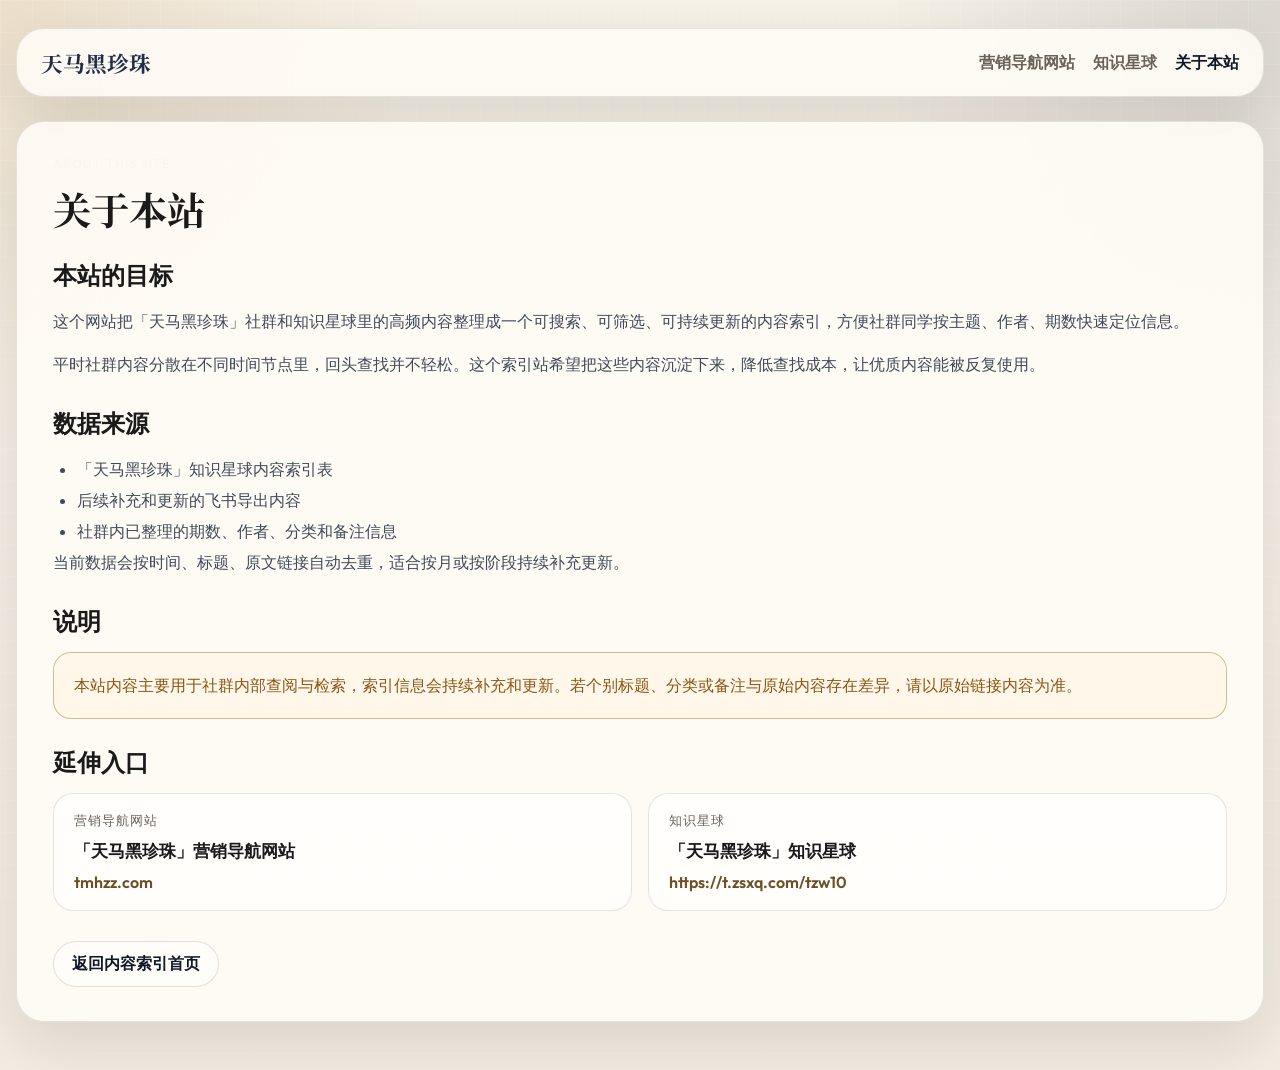
==== about.html @ 44fb1d0c "Add about page navigation and links" ====
<!DOCTYPE html>
<html lang="zh-CN">
<head>
  <meta charset="UTF-8">
  <meta name="viewport" content="width=device-width, initial-scale=1">
  <title>关于本站 | 天马黑珍珠内容索引</title>
  <meta
    name="description"
    content="关于天马黑珍珠内容索引站的目标、数据来源和使用说明。"
  >
  <link rel="preconnect" href="https://fonts.googleapis.com">
  <link rel="preconnect" href="https://fonts.gstatic.com" crossorigin>
  <link
    href="https://fonts.googleapis.com/css2?family=Noto+Serif+SC:wght@500;700&family=Outfit:wght@400;500;600;700&display=swap"
    rel="stylesheet"
  >
  <link rel="stylesheet" href="./assets/styles.css">
</head>
<body>
  <div class="site-shell">
    <nav class="top-nav" aria-label="站点菜单">
      <a class="brand-mark" href="./index.html">天马黑珍珠</a>
      <div class="nav-links">
        <a href="https://tmhzz.com" target="_blank" rel="noreferrer">营销导航网站</a>
        <a href="https://t.zsxq.com/tzw10" target="_blank" rel="noreferrer">知识星球</a>
        <a href="./about.html" aria-current="page">关于本站</a>
      </div>
    </nav>

    <article class="about-panel standalone-about">
      <p class="eyebrow about-eyebrow">About This Site</p>
      <h1>关于本站</h1>
      <section class="about-block">
        <h2>本站的目标</h2>
        <p>
          这个网站把「天马黑珍珠」社群和知识星球里的高频内容整理成一个可搜索、可筛选、可持续更新的内容索引，方便社群同学按主题、作者、期数快速定位信息。
        </p>
        <p>
          平时社群内容分散在不同时间节点里，回头查找并不轻松。这个索引站希望把这些内容沉淀下来，降低查找成本，让优质内容能被反复使用。
        </p>
      </section>
      <section class="about-block">
        <h2>数据来源</h2>
        <ul class="about-list">
          <li>「天马黑珍珠」知识星球内容索引表</li>
          <li>后续补充和更新的飞书导出内容</li>
          <li>社群内已整理的期数、作者、分类和备注信息</li>
        </ul>
        <p class="about-note">
          当前数据会按时间、标题、原文链接自动去重，适合按月或按阶段持续补充更新。
        </p>
      </section>
      <section class="about-block">
        <h2>说明</h2>
        <div class="notice-box">
          本站内容主要用于社群内部查阅与检索，索引信息会持续补充和更新。若个别标题、分类或备注与原始内容存在差异，请以原始链接内容为准。
        </div>
      </section>

      <section class="about-block">
        <h2>延伸入口</h2>
        <div class="about-link-list">
          <a class="about-link-card" href="https://tmhzz.com" target="_blank" rel="noreferrer">
            <span class="about-link-label">营销导航网站</span>
            <strong>「天马黑珍珠」营销导航网站</strong>
            <span class="about-link-url">tmhzz.com</span>
          </a>
          <a class="about-link-card" href="https://t.zsxq.com/tzw10" target="_blank" rel="noreferrer">
            <span class="about-link-label">知识星球</span>
            <strong>「天马黑珍珠」知识星球</strong>
            <span class="about-link-url">https://t.zsxq.com/tzw10</span>
          </a>
        </div>
      </section>

      <div class="about-actions">
        <a class="back-home-btn" href="./index.html">返回内容索引首页</a>
      </div>
    </article>
  </div>
</body>
</html>
---- assets/styles.css ----
:root {
  --bg: #f5f1e8;
  --bg-soft: #fbf8f2;
  --surface: rgba(255, 252, 246, 0.88);
  --surface-strong: #fffdfa;
  --text: #1a1a1a;
  --muted: #6a6258;
  --line: rgba(49, 43, 35, 0.12);
  --primary: #111827;
  --accent: #b88945;
  --accent-soft: #e8d4b4;
  --danger: #8f2443;
  --shadow: 0 20px 60px rgba(30, 26, 21, 0.12);
}

* {
  box-sizing: border-box;
}

html {
  scroll-behavior: smooth;
}

body {
  margin: 0;
  min-height: 100vh;
  font-family: "Outfit", sans-serif;
  color: var(--text);
  background:
    radial-gradient(circle at top left, rgba(184, 137, 69, 0.18), transparent 26%),
    radial-gradient(circle at top right, rgba(17, 24, 39, 0.12), transparent 24%),
    linear-gradient(180deg, #f7f2e8 0%, #f2ece2 100%);
}

body::before {
  content: "";
  position: fixed;
  inset: 0;
  background-image:
    linear-gradient(rgba(255, 255, 255, 0.35) 1px, transparent 1px),
    linear-gradient(90deg, rgba(255, 255, 255, 0.35) 1px, transparent 1px);
  background-size: 32px 32px;
  opacity: 0.35;
  pointer-events: none;
  z-index: -1;
}

.site-shell {
  width: min(1360px, calc(100% - 32px));
  margin: 0 auto;
  padding: 28px 0 48px;
}

.top-nav,
.about-panel {
  border: 1px solid var(--line);
  border-radius: 28px;
  background: var(--surface);
  box-shadow: var(--shadow);
}

.top-nav {
  display: flex;
  align-items: center;
  justify-content: space-between;
  gap: 20px;
  padding: 18px 24px;
  margin-bottom: 24px;
}

.brand-mark {
  color: #1f2d48;
  text-decoration: none;
  font-family: "Noto Serif SC", serif;
  font-size: 1.35rem;
  font-weight: 700;
}

.nav-links {
  display: flex;
  align-items: center;
  gap: 18px;
  flex-wrap: wrap;
}

.nav-links a {
  color: var(--muted);
  text-decoration: none;
  font-weight: 600;
}

.nav-links a[aria-current="page"],
.nav-links a:hover {
  color: var(--primary);
}

.about-panel {
  padding: 34px 36px;
}

.standalone-about h1 {
  margin: 0 0 24px;
  font-family: "Noto Serif SC", serif;
  font-size: clamp(2rem, 3vw, 3rem);
}

.about-eyebrow {
  color: var(--muted);
}

.about-block + .about-block {
  margin-top: 28px;
}

.about-block h2,
.about-block h3 {
  margin: 0 0 14px;
  font-size: 1.5rem;
}

.about-block p,
.about-list,
.about-note {
  margin: 0;
  color: #3f4a5a;
  font-size: 1.02rem;
  line-height: 1.9;
}

.about-block p + p,
.about-note {
  margin-top: 12px;
}

.about-list {
  padding-left: 24px;
}

.notice-box {
  padding: 18px 20px;
  border: 1px solid rgba(184, 137, 69, 0.55);
  border-radius: 18px;
  background: rgba(255, 248, 232, 0.82);
  color: #8c5513;
  line-height: 1.8;
}

.about-link-list {
  display: grid;
  grid-template-columns: repeat(2, minmax(0, 1fr));
  gap: 16px;
}

.about-link-card {
  display: grid;
  gap: 8px;
  padding: 18px 20px;
  border: 1px solid rgba(49, 43, 35, 0.12);
  border-radius: 20px;
  background: rgba(255, 255, 255, 0.72);
  color: var(--text);
  text-decoration: none;
  transition: transform 160ms ease, box-shadow 160ms ease;
}

.about-link-card:hover {
  transform: translateY(-2px);
  box-shadow: 0 18px 36px rgba(30, 26, 21, 0.08);
}

.about-link-label {
  color: var(--muted);
  font-size: 0.82rem;
  letter-spacing: 0.08em;
  text-transform: uppercase;
}

.about-link-card strong {
  font-size: 1.08rem;
  line-height: 1.5;
}

.about-link-url {
  color: #6b4f27;
  font-weight: 600;
  word-break: break-all;
}

.about-actions {
  margin-top: 30px;
}

.back-home-btn {
  display: inline-flex;
  align-items: center;
  justify-content: center;
  min-height: 46px;
  padding: 0 18px;
  border: 1px solid rgba(49, 43, 35, 0.14);
  border-radius: 999px;
  background: #fffdfa;
  color: var(--primary);
  text-decoration: none;
  font-weight: 600;
}

.hero,
.filters-panel,
.results-panel,
.detail-dialog {
  backdrop-filter: blur(18px);
}

.hero {
  display: grid;
  grid-template-columns: 1.25fr 1fr;
  gap: 24px;
  padding: 36px;
  border: 1px solid var(--line);
  border-radius: 28px;
  background:
    linear-gradient(135deg, rgba(17, 24, 39, 0.95), rgba(47, 41, 35, 0.9)),
    var(--surface);
  color: #f8f4ed;
  box-shadow: var(--shadow);
}

.eyebrow,
.results-kicker,
.field-label {
  letter-spacing: 0.08em;
  text-transform: uppercase;
}

.eyebrow,
.results-kicker {
  margin: 0 0 10px;
  color: rgba(248, 244, 237, 0.72);
  font-size: 0.78rem;
}

.hero h1,
.results-head h2,
.empty-state h3,
.dialog-title {
  margin: 0;
  font-family: "Noto Serif SC", serif;
}

.hero h1 {
  font-size: clamp(2.2rem, 4vw, 4.2rem);
  line-height: 1.05;
  margin-bottom: 14px;
}

.hero-text {
  margin: 0;
  max-width: 32rem;
  color: rgba(248, 244, 237, 0.82);
  font-size: 1rem;
}

.hero-panel {
  position: relative;
}

.hero-panel::before {
  content: "";
  position: absolute;
  inset: 0;
  border-radius: 24px;
  background:
    radial-gradient(circle at top right, rgba(255, 255, 255, 0.16), transparent 35%),
    linear-gradient(180deg, rgba(232, 212, 180, 0.2), rgba(255, 255, 255, 0.02));
}

.stats-grid {
  position: relative;
  display: grid;
  grid-template-columns: repeat(2, minmax(0, 1fr));
  gap: 14px;
}

.stat-card {
  padding: 18px;
  border-radius: 20px;
  border: 1px solid rgba(255, 255, 255, 0.12);
  background: rgba(255, 255, 255, 0.08);
}

.stat-label {
  display: block;
  color: rgba(248, 244, 237, 0.68);
  font-size: 0.88rem;
}

.stat-value {
  display: block;
  margin-top: 10px;
  font-size: clamp(1.8rem, 3vw, 2.8rem);
}

.layout {
  display: block;
  margin-top: 24px;
}

.content-stack {
  display: grid;
  gap: 24px;
}

.filters-panel,
.results-panel {
  border: 1px solid var(--line);
  border-radius: 28px;
  background: var(--surface);
  box-shadow: var(--shadow);
}

.filters-panel {
  padding: 22px;
}

.search-row,
.toolbar-row {
  display: grid;
  gap: 14px;
}

.search-row {
  grid-template-columns: 1fr;
}

.field {
  display: grid;
  gap: 8px;
}

.field-label {
  color: var(--muted);
  font-size: 0.78rem;
  font-weight: 600;
}

input[type="search"],
select {
  width: 100%;
  min-height: 48px;
  padding: 0 14px;
  border: 1px solid rgba(49, 43, 35, 0.14);
  border-radius: 14px;
  background: rgba(255, 255, 255, 0.78);
  color: var(--text);
  font: inherit;
}

input[type="search"]:focus,
select:focus {
  outline: 2px solid rgba(184, 137, 69, 0.35);
  border-color: rgba(184, 137, 69, 0.58);
}

.chip-section {
  margin-top: 22px;
}

.toolbar-row {
  grid-template-columns:
    minmax(150px, 0.95fr)
    minmax(140px, 0.85fr)
    minmax(150px, 0.95fr)
    minmax(150px, 0.95fr)
    minmax(150px, 0.95fr)
    minmax(138px, auto)
    minmax(150px, auto);
  align-items: end;
  margin-top: 18px;
}

.chip-head {
  display: flex;
  align-items: center;
  justify-content: space-between;
  gap: 12px;
  margin-bottom: 12px;
}

.chip-row,
.active-filters {
  display: flex;
  flex-wrap: wrap;
  gap: 10px;
}

.chip {
  border: 1px solid rgba(49, 43, 35, 0.12);
  border-radius: 999px;
  background: rgba(255, 255, 255, 0.9);
  color: var(--primary);
  padding: 10px 14px;
  font: inherit;
  cursor: pointer;
  transition: 160ms ease;
}

.chip:hover,
.chip:focus-visible {
  transform: translateY(-1px);
  border-color: rgba(184, 137, 69, 0.52);
}

.chip.active {
  background: var(--primary);
  color: #fff;
  border-color: var(--primary);
}

.ghost-btn {
  border: 0;
  background: transparent;
  color: var(--muted);
  font: inherit;
  cursor: pointer;
}

.toggle-row {
  margin-top: 18px;
}

.toggle-pill {
  display: inline-flex;
  align-items: center;
  gap: 10px;
  min-height: 48px;
  padding: 0 14px;
  border-radius: 16px;
  border: 1px solid rgba(49, 43, 35, 0.12);
  background: rgba(255, 255, 255, 0.7);
  white-space: nowrap;
}

.results-panel {
  padding: 26px;
}

.results-head {
  display: flex;
  justify-content: space-between;
  align-items: end;
  gap: 16px;
}

.results-kicker {
  color: var(--muted);
  margin-bottom: 6px;
}

.results-head h2 {
  font-size: clamp(1.6rem, 2vw, 2.3rem);
}

.results-summary {
  margin: 0;
  color: var(--muted);
}

.active-filters {
  margin-top: 16px;
  min-height: 28px;
}

.filter-badge,
.meta-badge,
.category-badge,
.status-badge {
  display: inline-flex;
  align-items: center;
  gap: 6px;
  padding: 7px 10px;
  border-radius: 999px;
  font-size: 0.86rem;
}

.filter-badge {
  background: rgba(184, 137, 69, 0.14);
  color: #7f5a1f;
}

.cards-grid {
  display: grid;
  grid-template-columns: repeat(5, minmax(0, 1fr));
  gap: 16px;
  margin-top: 20px;
}

.content-card {
  display: grid;
  gap: 12px;
  padding: 18px;
  border-radius: 20px;
  border: 1px solid rgba(49, 43, 35, 0.1);
  background:
    linear-gradient(180deg, rgba(255, 255, 255, 0.94), rgba(251, 247, 240, 0.9));
  box-shadow: 0 12px 34px rgba(30, 26, 21, 0.08);
  transition: transform 180ms ease, box-shadow 180ms ease;
}

.content-card:hover {
  transform: translateY(-4px);
  box-shadow: 0 20px 42px rgba(30, 26, 21, 0.12);
}

.card-top,
.card-meta,
.card-actions,
.dialog-tags,
.detail-list {
  display: flex;
  flex-wrap: wrap;
  gap: 10px;
}

.meta-badge {
  background: rgba(17, 24, 39, 0.08);
  color: #2f3643;
}

.category-badge {
  border: 1px solid transparent;
  font-weight: 600;
}

.category-badge.category-0 {
  background: #e8f3ff;
  color: #225ea8;
}

.category-badge.category-1 {
  background: #e9f8ef;
  color: #1d6b43;
}

.category-badge.category-2 {
  background: #fff3df;
  color: #9a5a00;
}

.category-badge.category-3 {
  background: #f7ebff;
  color: #7b43b4;
}

.category-badge.category-4 {
  background: #ffe8ec;
  color: #a63a52;
}

.category-badge.category-5 {
  background: #eaf7f6;
  color: #1f6f68;
}

.category-badge.category-6 {
  background: #f1efe9;
  color: #6d6251;
}

.category-badge.category-7 {
  background: #fff1f0;
  color: #b44833;
}

.status-badge {
  background: rgba(143, 36, 67, 0.12);
  color: var(--danger);
}

.content-title {
  margin: 0;
  font-size: 1rem;
  line-height: 1.45;
}

.content-title button {
  border: 0;
  padding: 0;
  background: transparent;
  color: inherit;
  font: inherit;
  text-align: left;
  cursor: pointer;
}

.content-title button:hover {
  color: #6b4f27;
}

.card-note {
  margin: 0;
  color: var(--muted);
  font-size: 0.94rem;
}

.card-actions a,
.card-actions button,
.dialog-link {
  display: inline-flex;
  align-items: center;
  justify-content: center;
  min-height: 38px;
  padding: 0 14px;
  border-radius: 999px;
  text-decoration: none;
  font: inherit;
  cursor: pointer;
}

.card-actions a,
.dialog-link {
  background: var(--primary);
  color: #fff;
}

.card-actions button {
  border: 1px solid rgba(49, 43, 35, 0.12);
  background: transparent;
}

.empty-state {
  margin-top: 20px;
  padding: 40px 24px;
  border: 1px dashed rgba(49, 43, 35, 0.16);
  border-radius: 24px;
  text-align: center;
  background: rgba(255, 255, 255, 0.45);
}

.empty-state p {
  color: var(--muted);
}

.hidden {
  display: none !important;
}

.detail-dialog {
  width: min(720px, calc(100% - 24px));
  border: 1px solid var(--line);
  border-radius: 28px;
  padding: 0;
  background: var(--surface-strong);
  box-shadow: 0 36px 90px rgba(17, 24, 39, 0.24);
}

.detail-dialog::backdrop {
  background: rgba(17, 24, 39, 0.42);
  backdrop-filter: blur(8px);
}

.dialog-close {
  position: absolute;
  top: 16px;
  right: 18px;
  border: 0;
  background: transparent;
  font-size: 1.8rem;
  cursor: pointer;
}

.dialog-body {
  display: grid;
  gap: 18px;
  padding: 34px;
}

.dialog-title {
  font-size: clamp(1.6rem, 2vw, 2.1rem);
}

.dialog-text {
  margin: 0;
  color: var(--muted);
}

.detail-item {
  display: grid;
  gap: 4px;
  min-width: 180px;
}

.detail-item dt {
  color: var(--muted);
  font-size: 0.84rem;
  text-transform: uppercase;
  letter-spacing: 0.08em;
}

.detail-item dd {
  margin: 0;
}

@media (max-width: 1100px) {
  .hero {
    grid-template-columns: 1fr;
  }

  .toolbar-row {
    grid-template-columns: repeat(3, minmax(0, 1fr));
  }

  .about-link-list {
    grid-template-columns: 1fr;
  }
}

@media (max-width: 680px) {
  .site-shell {
    width: min(100% - 20px, 1360px);
    padding-top: 10px;
  }

  .top-nav {
    flex-direction: column;
    align-items: start;
    padding: 20px;
    border-radius: 22px;
  }

  .hero,
  .about-panel,
  .filters-panel,
  .results-panel {
    padding: 20px;
    border-radius: 22px;
  }

  .stats-grid {
    grid-template-columns: 1fr 1fr;
  }

  .results-head {
    align-items: start;
    flex-direction: column;
  }

  .search-row,
  .toolbar-row {
    grid-template-columns: 1fr;
  }

  .cards-grid {
    grid-template-columns: 1fr;
  }

  .dialog-body {
    padding: 24px 20px;
  }
}

@media (max-width: 1400px) {
  .cards-grid {
    grid-template-columns: repeat(4, minmax(0, 1fr));
  }
}

@media (max-width: 1100px) {
  .cards-grid {
    grid-template-columns: repeat(3, minmax(0, 1fr));
  }
}
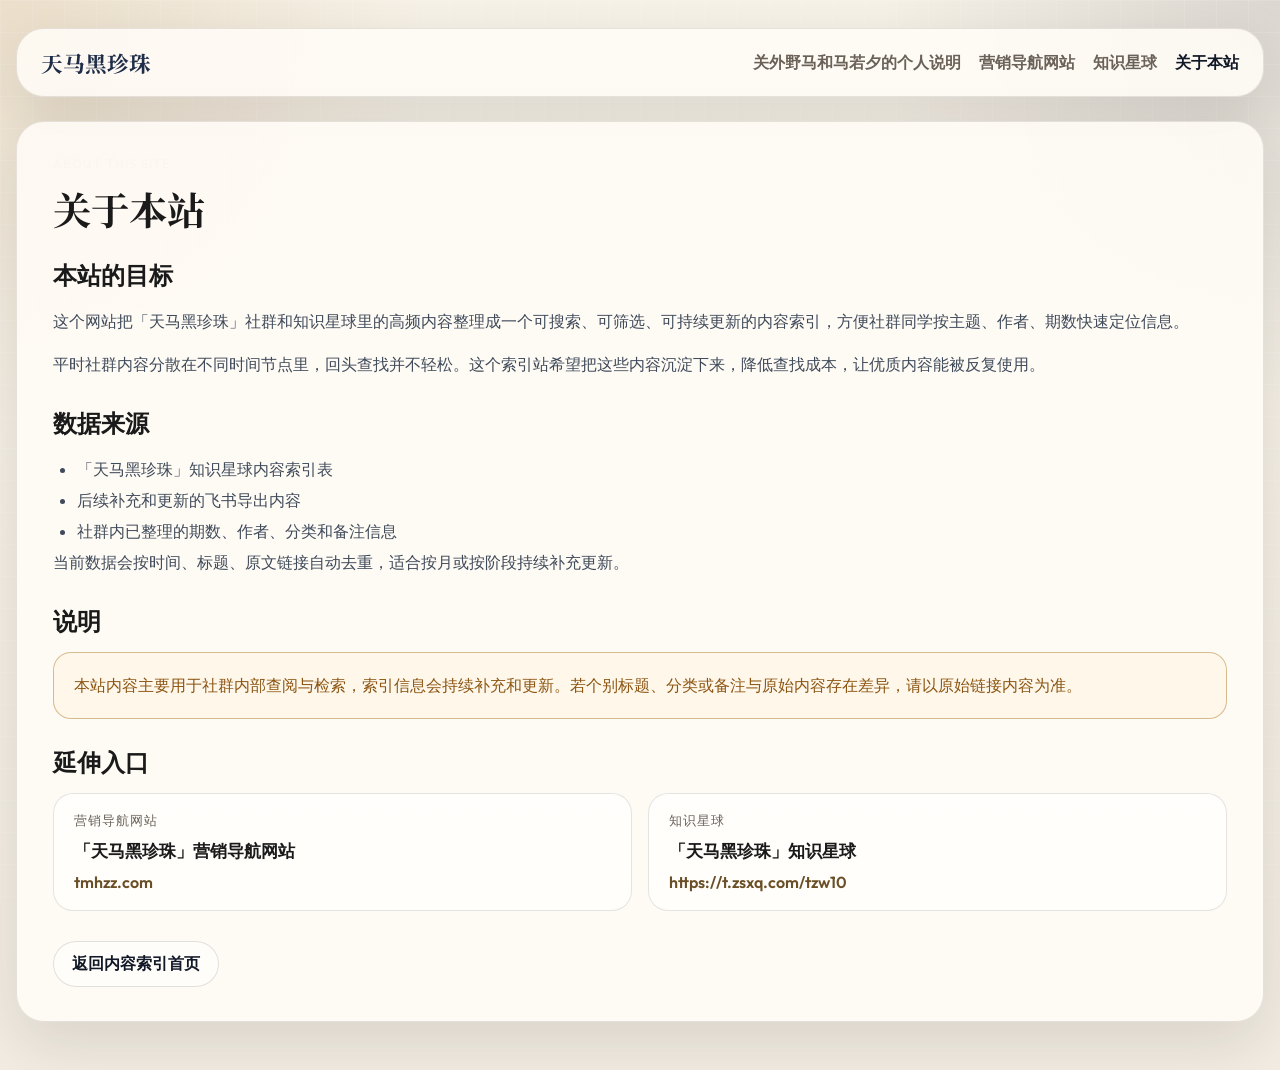
==== commit cd7eb358: "Update navigation and mobile layout" ====
--- a/about.html
+++ b/about.html
@@ -21,6 +21,7 @@
     <nav class="top-nav" aria-label="站点菜单">
       <a class="brand-mark" href="./index.html">天马黑珍珠</a>
       <div class="nav-links">
+        <a href="https://yema-29129.github.io/guanwaiyema/" target="_blank" rel="noreferrer">关外野马和马若夕的个人说明</a>
         <a href="https://tmhzz.com" target="_blank" rel="noreferrer">营销导航网站</a>
         <a href="https://t.zsxq.com/tzw10" target="_blank" rel="noreferrer">知识星球</a>
         <a href="./about.html" aria-current="page">关于本站</a>
--- a/assets/styles.css
+++ b/assets/styles.css
@@ -709,8 +709,57 @@
     grid-template-columns: repeat(3, minmax(0, 1fr));
   }
 
+  .cards-grid {
+    grid-template-columns: repeat(3, minmax(0, 1fr));
+  }
+
   .about-link-list {
     grid-template-columns: 1fr;
+  }
+}
+
+@media (max-width: 900px) {
+  .site-shell {
+    width: min(100% - 20px, 1360px);
+  }
+
+  .hero {
+    padding: 24px;
+  }
+
+  .hero h1 {
+    font-size: clamp(1.9rem, 8vw, 2.8rem);
+  }
+
+  .hero-text {
+    font-size: 0.96rem;
+  }
+
+  .stats-grid {
+    grid-template-columns: repeat(2, minmax(0, 1fr));
+  }
+
+  .toolbar-row {
+    grid-template-columns: repeat(2, minmax(0, 1fr));
+  }
+
+  .cards-grid {
+    grid-template-columns: repeat(2, minmax(0, 1fr));
+  }
+
+  .content-card {
+    padding: 16px;
+  }
+
+  .card-actions {
+    display: grid;
+    grid-template-columns: 1fr;
+  }
+
+  .card-actions a,
+  .card-actions button {
+    width: 100%;
+    min-height: 42px;
   }
 }
 
@@ -723,20 +772,37 @@
   .top-nav {
     flex-direction: column;
     align-items: start;
-    padding: 20px;
+    padding: 18px;
     border-radius: 22px;
+  }
+
+  .nav-links {
+    width: 100%;
+    gap: 10px 14px;
+  }
+
+  .nav-links a {
+    font-size: 0.95rem;
   }
 
   .hero,
   .about-panel,
   .filters-panel,
   .results-panel {
-    padding: 20px;
+    padding: 18px;
     border-radius: 22px;
   }
 
+  .brand-mark {
+    font-size: 1.2rem;
+  }
+
+  .hero {
+    gap: 18px;
+  }
+
   .stats-grid {
-    grid-template-columns: 1fr 1fr;
+    grid-template-columns: 1fr;
   }
 
   .results-head {
@@ -749,12 +815,99 @@
     grid-template-columns: 1fr;
   }
 
+  .toggle-pill {
+    min-height: 46px;
+    padding: 0 12px;
+    font-size: 0.95rem;
+  }
+
+  .chip-head {
+    align-items: start;
+    flex-direction: column;
+  }
+
+  .chip-row {
+    gap: 8px;
+  }
+
+  .chip {
+    padding: 9px 12px;
+    font-size: 0.95rem;
+  }
+
   .cards-grid {
     grid-template-columns: 1fr;
   }
 
+  .content-card {
+    gap: 14px;
+    padding: 18px 16px;
+  }
+
+  .content-title {
+    font-size: 1.22rem;
+    line-height: 1.55;
+  }
+
+  .card-meta {
+    gap: 8px;
+  }
+
+  .meta-badge,
+  .category-badge,
+  .status-badge {
+    font-size: 0.9rem;
+    padding: 8px 11px;
+  }
+
+  .card-actions {
+    gap: 10px;
+  }
+
+  .card-actions a,
+  .card-actions button {
+    min-height: 46px;
+    font-size: 1rem;
+  }
+
+  .results-head h2,
+  .standalone-about h1 {
+    font-size: 2rem;
+  }
+
   .dialog-body {
     padding: 24px 20px;
+  }
+}
+
+@media (max-width: 420px) {
+  .site-shell {
+    width: calc(100% - 16px);
+  }
+
+  .top-nav,
+  .hero,
+  .about-panel,
+  .filters-panel,
+  .results-panel {
+    border-radius: 18px;
+  }
+
+  .hero,
+  .about-panel,
+  .filters-panel,
+  .results-panel,
+  .top-nav {
+    padding-left: 16px;
+    padding-right: 16px;
+  }
+
+  .content-title {
+    font-size: 1.14rem;
+  }
+
+  .dialog-body {
+    padding: 20px 16px;
   }
 }
 
